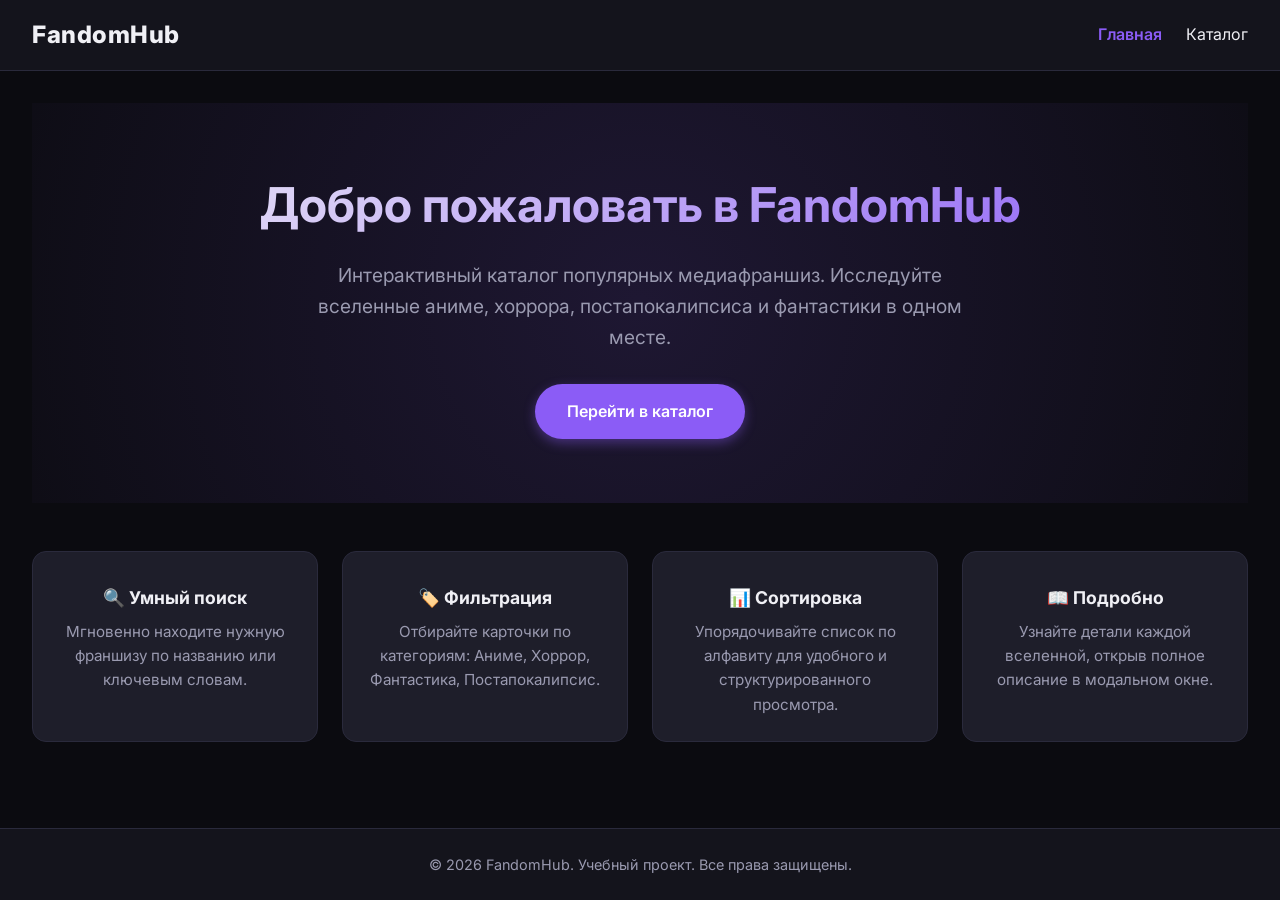
==== main/index.html @ 752543ac "Add files via upload" ====
<!DOCTYPE html>
<html lang="ru">
<head>
  <meta charset="UTF-8">
  <meta name="viewport" content="width=device-width, initial-scale=1.0">
  <title>FandomHub – Главная</title>
  <!-- Шрифт Inter -->
  <link href="https://fonts.googleapis.com/css2?family=Inter:wght@400;500;600;700&display=swap" rel="stylesheet">
  <!-- Подключение стилей -->
  <link rel="stylesheet" href="css/main.css">
  <link rel="stylesheet" href="css/responsive.css">
</head>
<body>

  <header class="site-header">
    <h1><a href="index.html">FandomHub</a></h1>
    <nav>
      <a href="index.html" class="active">Главная</a>
      <a href="catalog.html">Каталог</a>
    </nav>
  </header>

  <main>
    <!-- 1. Главный блок (Герой) -->
    <section class="hero">
      <h1>Добро пожаловать в FandomHub</h1>
      <p>Интерактивный каталог популярных медиафраншиз. Исследуйте вселенные аниме, хоррора, постапокалипсиса и фантастики в одном месте.</p>
      <a href="catalog.html" class="btn-hero">Перейти в каталог</a>
    </section>

    <!-- 2. Визуальный блок с описанием возможностей -->
    <section class="features">
      <div class="feature-card">
        <h3>🔍 Умный поиск</h3>
        <p>Мгновенно находите нужную франшизу по названию или ключевым словам.</p>
      </div>
      <div class="feature-card">
        <h3>🏷️ Фильтрация</h3>
        <p>Отбирайте карточки по категориям: Аниме, Хоррор, Фантастика, Постапокалипсис.</p>
      </div>
      <div class="feature-card">
        <h3>📊 Сортировка</h3>
        <p>Упорядочивайте список по алфавиту для удобного и структурированного просмотра.</p>
      </div>
      <div class="feature-card">
        <h3>📖 Подробно</h3>
        <p>Узнайте детали каждой вселенной, открыв полное описание в модальном окне.</p>
      </div>
    </section>
  </main>

  <footer>
    <p>&copy; 2026 FandomHub. Учебный проект. Все права защищены.</p>
  </footer>

</body>
</html>
---- main/css/main.css ----
:root {
  --bg-primary: #0b0b10;
  --bg-secondary: #14141c;
  --bg-card: #1e1e2a;
  --text-primary: #f0f0f5;
  --text-secondary: #9a9ab0;
  --accent: #8b5cf6; /* Фиолетовый неон */
  --accent-hover: #7c3aed;
  --border: #2a2a3c;
  --shadow: 0 4px 16px rgba(0, 0, 0, 0.5);
  --radius: 14px;
  --font: 'Inter', system-ui, -apple-system, sans-serif;
  --transition: 0.25s cubic-bezier(0.4, 0, 0.2, 1);
}

* { box-sizing: border-box; margin: 0; padding: 0; }
html { scroll-behavior: smooth; }

body {
  font-family: var(--font);
  background-color: var(--bg-primary);
  color: var(--text-primary);
  line-height: 1.6;
  min-height: 100vh;
  display: flex;
  flex-direction: column;
}

a { color: inherit; text-decoration: none; transition: color var(--transition); }
a:hover { color: var(--accent); }

/* Header */
header.site-header {
  background: var(--bg-secondary);
  padding: 1rem 2rem;
  display: flex;
  justify-content: space-between;
  align-items: center;
  border-bottom: 1px solid var(--border);
  position: sticky;
  top: 0;
  z-index: 100;
  backdrop-filter: blur(10px);
}
header h1 { font-size: 1.5rem; font-weight: 800; letter-spacing: 0.5px; }
header nav { display: flex; gap: 1.5rem; }
header nav a.active { color: var(--accent); font-weight: 600; }

/* Main & Footer */
main { flex: 1; padding: 2rem; max-width: 1400px; margin: 0 auto; width: 100%; }
.hidden { display: none !important; }

footer {
  background: var(--bg-secondary);
  padding: 1.5rem;
  text-align: center;
  color: var(--text-secondary);
  border-top: 1px solid var(--border);
  margin-top: auto;
  font-size: 0.9rem;
}

/* Buttons */
button {
  cursor: pointer;
  font-family: var(--font);
  border: 1px solid var(--border);
  border-radius: 8px;
  padding: 0.6rem 1.2rem;
  background: var(--bg-card);
  color: var(--text-primary);
  transition: all var(--transition);
}
button:hover { background: var(--border); transform: translateY(-1px); }
button.active { background: var(--accent); color: white; border-color: var(--accent); }

/* Home Page Styles */
.hero {
  text-align: center;
  padding: 4rem 1rem;
  margin-bottom: 3rem;
}
.hero h1 { font-size: 3rem; margin-bottom: 1rem; background: linear-gradient(135deg, var(--text-primary), var(--accent)); -webkit-background-clip: text; -webkit-text-fill-color: transparent; }
.hero p { color: var(--text-secondary); font-size: 1.2rem; max-width: 700px; margin: 0 auto 2rem; }
.btn-hero {
  display: inline-block;
  background: var(--accent);
  color: white;
  padding: 0.9rem 2rem;
  border-radius: 50px;
  font-weight: 600;
  font-size: 1rem;
  box-shadow: 0 4px 12px rgba(139, 92, 246, 0.4);
}
.btn-hero:hover { background: var(--accent-hover); transform: scale(1.05); box-shadow: 0 6px 20px rgba(139, 92, 246, 0.6); }

.features {
  display: grid;
  grid-template-columns: repeat(auto-fit, minmax(250px, 1fr));
  gap: 1.5rem;
}
.feature-card {
  background: var(--bg-card);
  padding: 1.5rem;
  border-radius: var(--radius);
  border: 1px solid var(--border);
  text-align: center;
  transition: transform var(--transition);
}
.feature-card:hover { transform: translateY(-4px); border-color: var(--accent); }
.feature-card h3 { margin: 0.5rem 0; font-size: 1.1rem; }
.feature-card p { color: var(--text-secondary); font-size: 0.95rem; }
/* Фоновый декор для главной страницы */
.hero {
  position: relative;
  overflow: hidden;
}
.hero::before {
  content: '';
  position: absolute;
  top: -50%; left: -50%;
  width: 200%; height: 200%;
  background: radial-gradient(circle at center, rgba(139, 92, 246, 0.15) 0%, transparent 60%);
  animation: pulse 8s ease-in-out infinite alternate;
  z-index: -1;
  pointer-events: none;
}
@keyframes pulse {
  0% { transform: scale(0.95); opacity: 0.7; }
  100% { transform: scale(1.05); opacity: 1; }
}

.feature-card {
  position: relative;
}
.feature-card::after {
  content: '';
  position: absolute;
  inset: 0;
  border-radius: var(--radius);
  border: 1px solid transparent;
  background: linear-gradient(135deg, var(--accent) 0%, transparent 50%) border-box;
  -webkit-mask: linear-gradient(#fff 0 0) padding-box, linear-gradient(#fff 0 0);
  -webkit-mask-composite: xor;
  mask-composite: exclude;
  opacity: 0;
  transition: opacity var(--transition);
}
.feature-card:hover::after { opacity: 1; }
---- main/css/responsive.css ----
@media (max-width: 768px) {
  header.site-header { flex-direction: column; gap: 0.8rem; padding: 1rem; }
  main { padding: 1rem; }
  .controls { flex-direction: column; align-items: stretch; }
  #search-input, #sort-select { width: 100%; }
  .filters { justify-content: center; }
  .card-grid { grid-template-columns: repeat(auto-fill, minmax(240px, 1fr)); gap: 1.2rem; }
  .modal-content { padding: 1.5rem; margin: 0.5rem; }
  .modal-content img { height: 200px; }
  .hero h1 { font-size: 2.2rem; }
}

@media (max-width: 480px) {
  header h1 { font-size: 1.4rem; }
  .card-grid { grid-template-columns: 1fr; }
  .card-img { height: 160px; }
  .filters button { flex: 1; min-width: 0; padding: 0.5rem; }
  .hero { padding: 2.5rem 0.5rem; }
  .btn-hero { width: 100%; text-align: center; }
}
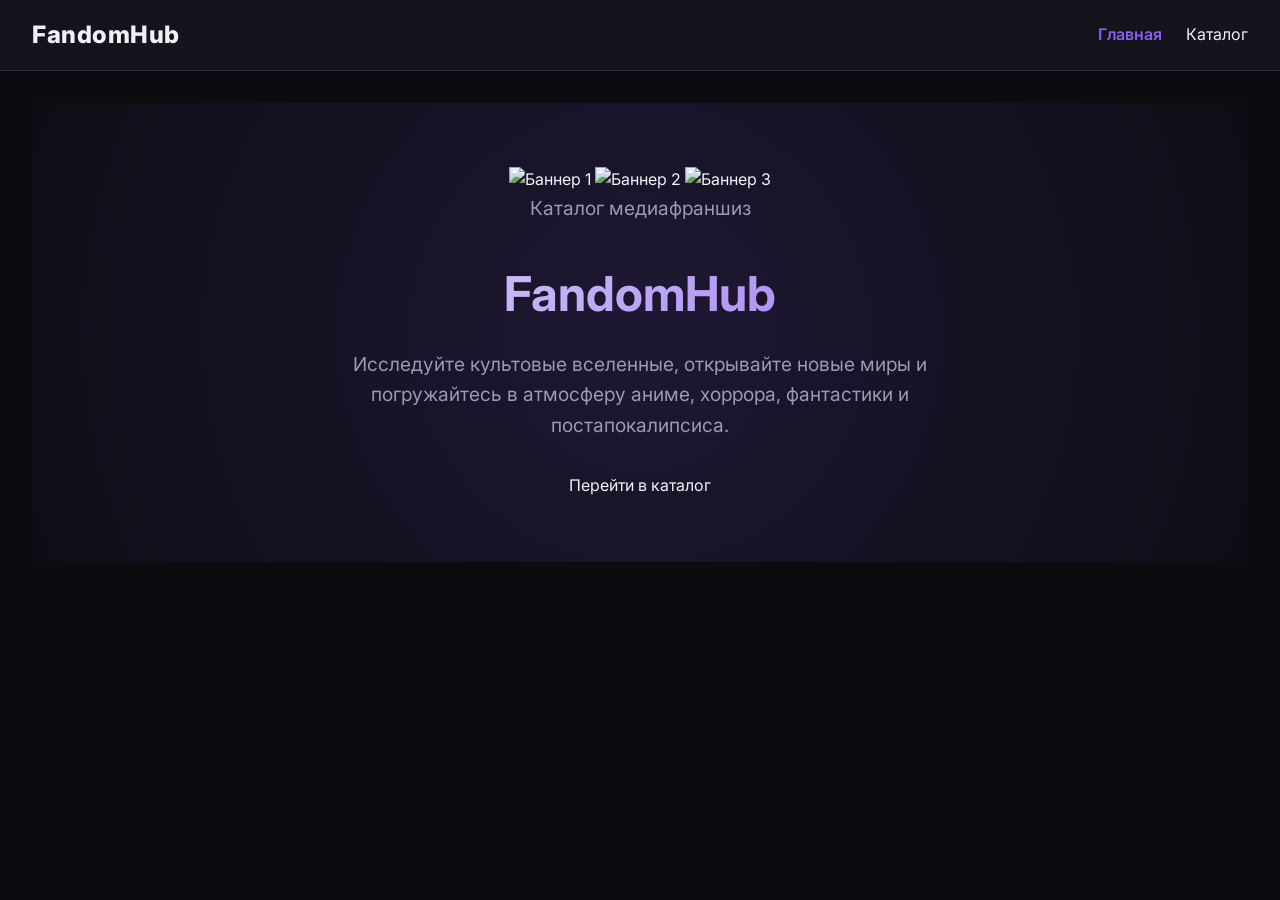
==== commit 6ab9d255: "Update index.html" ====
--- a/main/index.html
+++ b/main/index.html
@@ -4,16 +4,18 @@
   <meta charset="UTF-8">
   <meta name="viewport" content="width=device-width, initial-scale=1.0">
   <title>FandomHub – Главная</title>
-  <!-- Шрифт Inter -->
+
   <link href="https://fonts.googleapis.com/css2?family=Inter:wght@400;500;600;700&display=swap" rel="stylesheet">
-  <!-- Подключение стилей -->
+
   <link rel="stylesheet" href="css/main.css">
   <link rel="stylesheet" href="css/responsive.css">
 </head>
 <body>
 
   <header class="site-header">
-    <h1><a href="index.html">FandomHub</a></h1>
+    <h1 class="site-logo">
+    <a href="index.html">FandomHub</a>
+    </h1>
     <nav>
       <a href="index.html" class="active">Главная</a>
       <a href="catalog.html">Каталог</a>
@@ -21,37 +23,51 @@
   </header>
 
   <main>
-    <!-- 1. Главный блок (Герой) -->
-    <section class="hero">
-      <h1>Добро пожаловать в FandomHub</h1>
-      <p>Интерактивный каталог популярных медиафраншиз. Исследуйте вселенные аниме, хоррора, постапокалипсиса и фантастики в одном месте.</p>
-      <a href="catalog.html" class="btn-hero">Перейти в каталог</a>
-    </section>
+   <section class="hero">
 
-    <!-- 2. Визуальный блок с описанием возможностей -->
-    <section class="features">
-      <div class="feature-card">
-        <h3>🔍 Умный поиск</h3>
-        <p>Мгновенно находите нужную франшизу по названию или ключевым словам.</p>
-      </div>
-      <div class="feature-card">
-        <h3>🏷️ Фильтрация</h3>
-        <p>Отбирайте карточки по категориям: Аниме, Хоррор, Фантастика, Постапокалипсис.</p>
-      </div>
-      <div class="feature-card">
-        <h3>📊 Сортировка</h3>
-        <p>Упорядочивайте список по алфавиту для удобного и структурированного просмотра.</p>
-      </div>
-      <div class="feature-card">
-        <h3>📖 Подробно</h3>
-        <p>Узнайте детали каждой вселенной, открыв полное описание в модальном окне.</p>
-      </div>
-    </section>
+    <div class="hero-slider">
+    <img class="hero-slide active" src="assets/images/home-banner1.png" alt="Баннер 1">
+    <img class="hero-slide" src="assets/images/home-banner2.png" alt="Баннер 2">
+    <img class="hero-slide" src="assets/images/home-banner3.png" alt="Баннер 3">
+    </div>
+    <div class="hero-overlay"></div>
+
+    <div class="hero-content">
+
+        <p class="hero-subtitle">
+             Каталог медиафраншиз
+        </p>
+
+        <h1>FandomHub</h1>
+
+        <p class="hero-description">
+            Исследуйте культовые вселенные, открывайте новые миры
+            и погружайтесь в атмосферу аниме, хоррора,
+            фантастики и постапокалипсиса.
+        </p>
+
+        <a href="catalog.html" class="hero-button">
+            Перейти в каталог
+        </a>
+
+    </div>
+
+</section>
   </main>
 
-  <footer>
-    <p>&copy; 2026 FandomHub. Учебный проект. Все права защищены.</p>
-  </footer>
+
 
 </body>
-</html>+<script>
+const slides = document.querySelectorAll('.hero-slide');
+let currentSlide = 0;
+
+setInterval(() => {
+    slides[currentSlide].classList.remove('active');
+
+    currentSlide = (currentSlide + 1) % slides.length;
+
+    slides[currentSlide].classList.add('active');
+}, 5000);
+</script>
+</html>
